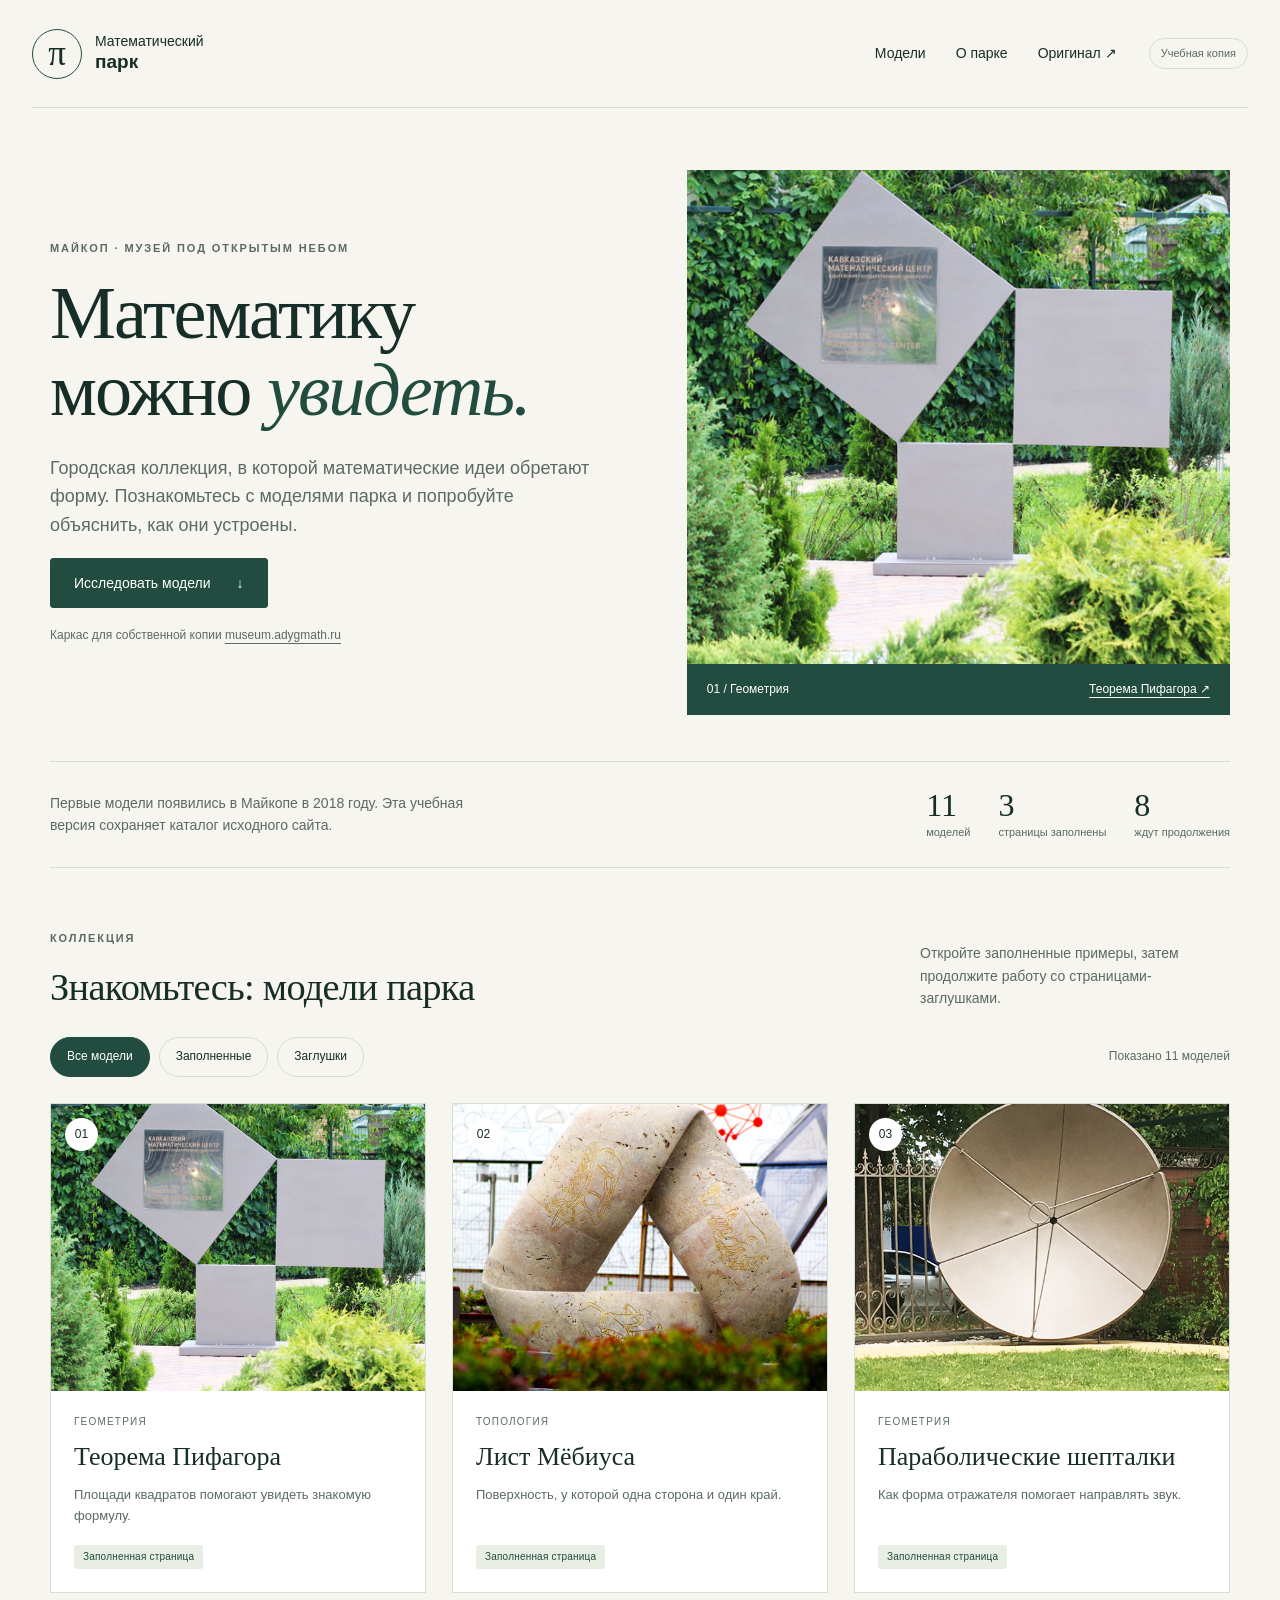
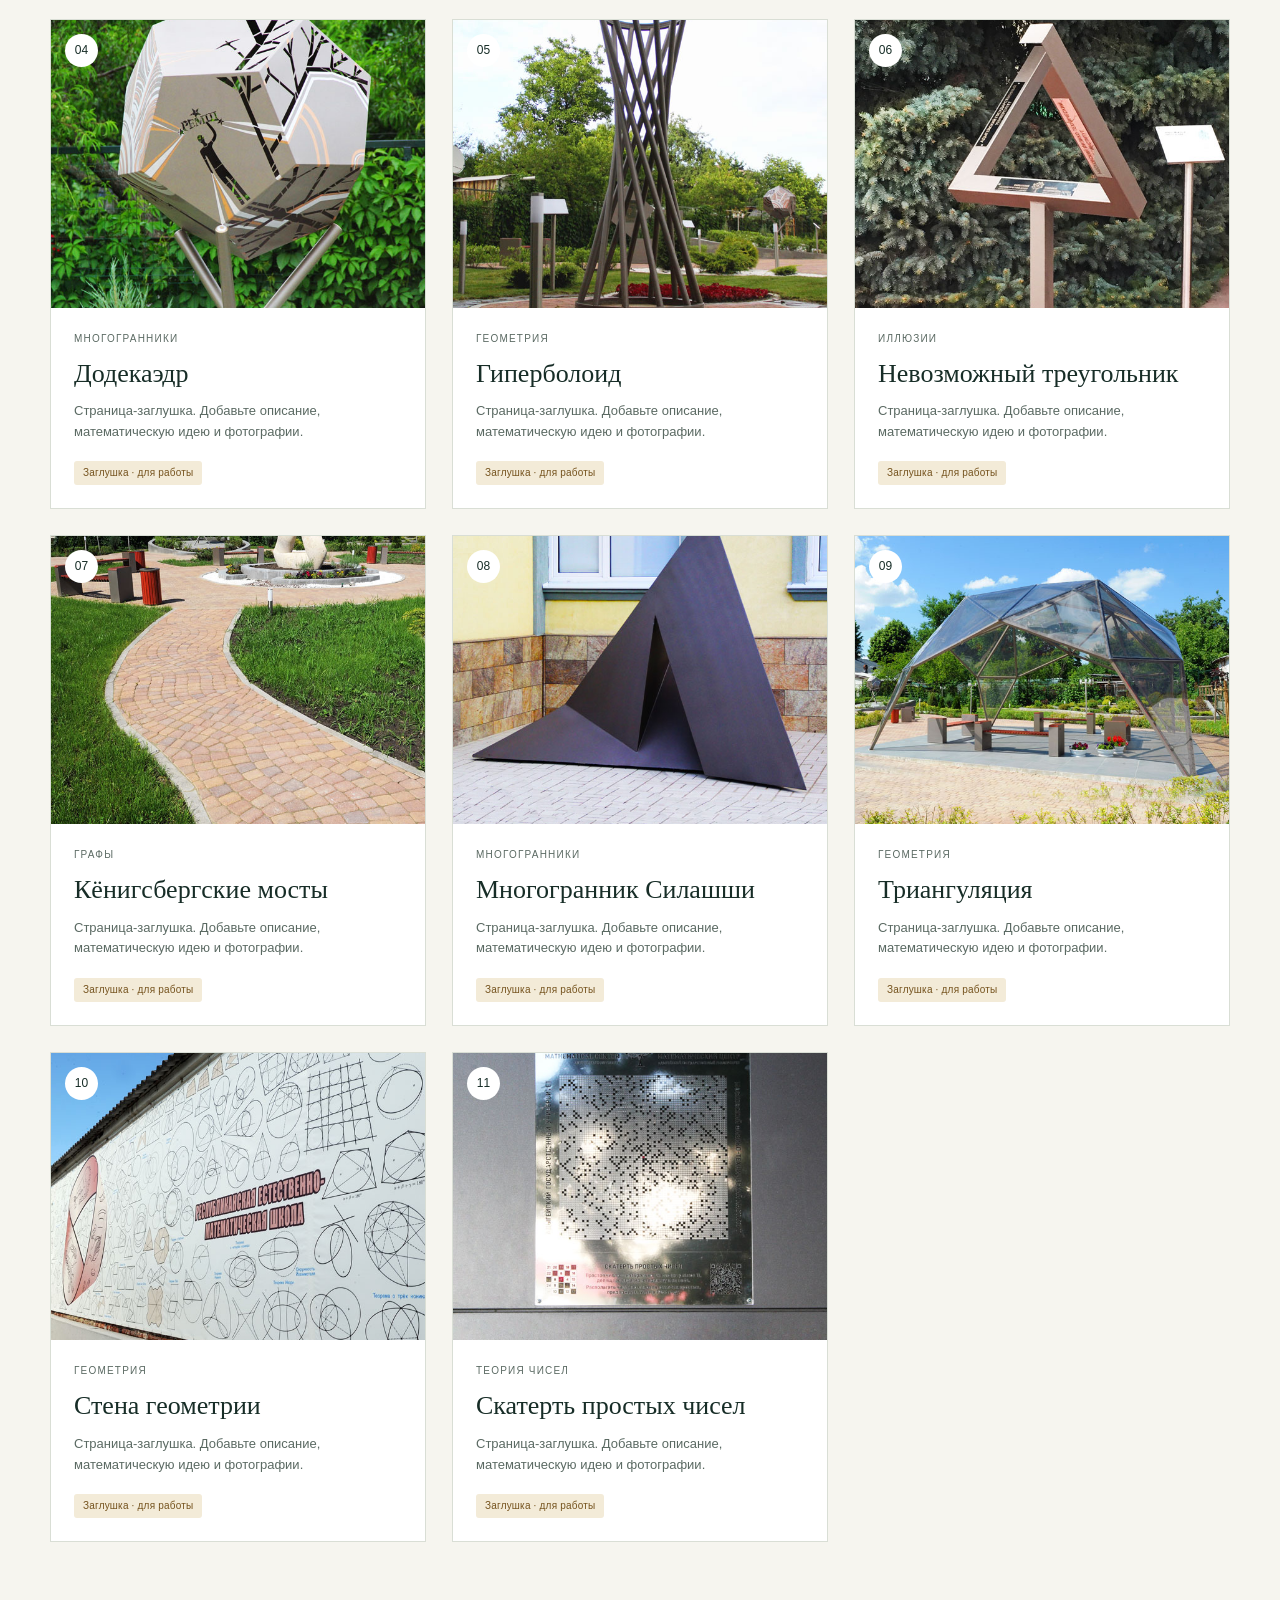
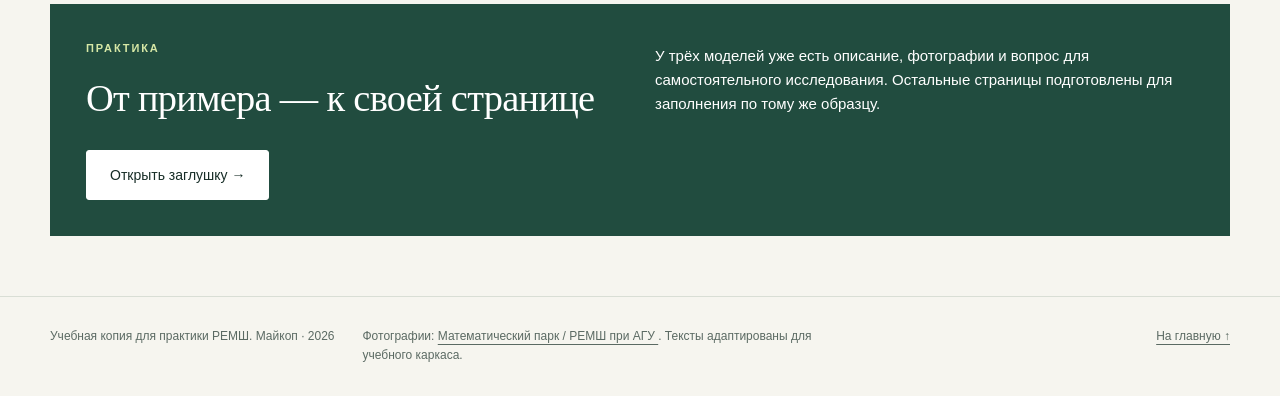
==== index.html @ 00085dde "Добавлен учебный каркас Математического парка" ====
<!DOCTYPE html>
<html lang="ru">
 <head>
  <meta charset="utf-8"/>
  <meta content="width=device-width, initial-scale=1" name="viewport"/>
  <meta content="Учебная копия сайта Математического парка: каталог моделей и страницы экспонатов." name="description"/>
  <title>
   Каталог моделей — Математический парк
  </title>
  <link href="assets/css/styles.css" rel="stylesheet"/>
  <script defer="" src="assets/js/main.js">
  </script>
 </head>
 <body>
  <a class="skip-link" href="#main">
   Перейти к содержанию
  </a>
  <header class="site-header">
   <a class="brand" href="index.html">
    <span aria-hidden="true" class="brand-symbol">
     π
    </span>
    <span>
     Математический
     <br/>
     <strong>
      парк
     </strong>
    </span>
   </a>
   <nav aria-label="Основное меню" class="top-nav">
    <a href="index.html#models">
     Модели
    </a>
    <a href="about.html">
     О парке
    </a>
    <a href="https://museum.adygmath.ru/ru/" rel="noopener" target="_blank">
     Оригинал ↗
    </a>
   </nav>
   <span class="study-label">
    Учебная копия
   </span>
  </header>
  <main id="main">
   <section class="hero section-wrap">
    <div class="hero-copy">
     <p class="eyebrow">
      Майкоп · музей под открытым небом
     </p>
     <h1>
      Математику
      <br/>
      можно
      <em>
       увидеть.
      </em>
     </h1>
     <p class="lead">
      Городская коллекция, в которой математические идеи обретают форму. Познакомьтесь с моделями парка и попробуйте объяснить, как они устроены.
     </p>
     <a class="button" href="#models">
      Исследовать модели
      <span aria-hidden="true">
       ↓
      </span>
     </a>
     <p class="hero-note">
      Каркас для собственной копии
      <a href="https://museum.adygmath.ru/ru/" rel="noopener" target="_blank">
       museum.adygmath.ru
      </a>
     </p>
    </div>
    <figure class="hero-photo">
     <img alt="Модель теоремы Пифагора в Математическом парке" src="assets/images/thumb-pythagorean-theorem.jpg"/>
     <figcaption>
      <span>
       01 / Геометрия
      </span>
      <a href="models/pythagorean-theorem.html">
       Теорема Пифагора ↗
      </a>
     </figcaption>
    </figure>
   </section>
   <section aria-label="О каталоге" class="intro-bar section-wrap">
    <p>
     Первые модели появились в Майкопе в 2018 году. Эта учебная версия сохраняет каталог исходного сайта.
    </p>
    <div class="catalog-numbers">
     <span>
      <strong>
       11
      </strong>
      моделей
     </span>
     <span>
      <strong>
       3
      </strong>
      страницы заполнены
     </span>
     <span>
      <strong>
       8
      </strong>
      ждут продолжения
     </span>
    </div>
   </section>
   <section class="section-wrap catalog-section" id="models">
    <div class="section-heading">
     <div>
      <p class="eyebrow">
       Коллекция
      </p>
      <h2>
       Знакомьтесь: модели парка
      </h2>
     </div>
     <p>
      Откройте заполненные примеры, затем продолжите работу со страницами-заглушками.
     </p>
    </div>
    <div aria-label="Фильтр страниц" class="filters" hidden="" id="catalog-filters">
     <button aria-pressed="true" data-filter="all" type="button">
      Все модели
     </button>
     <button aria-pressed="false" data-filter="ready" type="button">
      Заполненные
     </button>
     <button aria-pressed="false" data-filter="draft" type="button">
      Заглушки
     </button>
     <p aria-live="polite" id="filter-count">
      Показано 11 моделей
     </p>
    </div>
    <div class="model-grid">
     <article class="model-card" data-status="ready">
      <a class="card-link" href="models/pythagorean-theorem.html">
       <div class="card-photo">
        <img alt="Экспонат «Теорема Пифагора»" loading="lazy" src="assets/images/thumb-pythagorean-theorem.jpg"/>
        <span class="card-number">
         01
        </span>
       </div>
       <div class="card-body">
        <span class="topic">
         Геометрия
        </span>
        <h3>
         Теорема Пифагора
        </h3>
        <p>
         Площади квадратов помогают увидеть знакомую формулу.
        </p>
        <span class="status status-ready">
         Заполненная страница
        </span>
       </div>
      </a>
     </article>
     <article class="model-card" data-status="ready">
      <a class="card-link" href="models/mobius-strip.html">
       <div class="card-photo">
        <img alt="Экспонат «Лист Мёбиуса»" loading="lazy" src="assets/images/thumb-mobius-strip.jpg"/>
        <span class="card-number">
         02
        </span>
       </div>
       <div class="card-body">
        <span class="topic">
         Топология
        </span>
        <h3>
         Лист Мёбиуса
        </h3>
        <p>
         Поверхность, у которой одна сторона и один край.
        </p>
        <span class="status status-ready">
         Заполненная страница
        </span>
       </div>
      </a>
     </article>
     <article class="model-card" data-status="ready">
      <a class="card-link" href="models/parabolic-whisperers.html">
       <div class="card-photo">
        <img alt="Экспонат «Параболические шепталки»" loading="lazy" src="assets/images/thumb-parabolic-whisperers.jpg"/>
        <span class="card-number">
         03
        </span>
       </div>
       <div class="card-body">
        <span class="topic">
         Геометрия
        </span>
        <h3>
         Параболические шепталки
        </h3>
        <p>
         Как форма отражателя помогает направлять звук.
        </p>
        <span class="status status-ready">
         Заполненная страница
        </span>
       </div>
      </a>
     </article>
     <article class="model-card" data-status="draft">
      <a class="card-link" href="models/regular-dodecahedron.html">
       <div class="card-photo">
        <img alt="Экспонат «Додекаэдр»" loading="lazy" src="assets/images/thumb-regular-dodecahedron.jpg"/>
        <span class="card-number">
         04
        </span>
       </div>
       <div class="card-body">
        <span class="topic">
         Многогранники
        </span>
        <h3>
         Додекаэдр
        </h3>
        <p>
         Страница-заглушка. Добавьте описание, математическую идею и фотографии.
        </p>
        <span class="status status-draft">
         Заглушка · для работы
        </span>
       </div>
      </a>
     </article>
     <article class="model-card" data-status="draft">
      <a class="card-link" href="models/hyperboloid.html">
       <div class="card-photo">
        <img alt="Экспонат «Гиперболоид»" loading="lazy" src="assets/images/thumb-hyperboloid.jpg"/>
        <span class="card-number">
         05
        </span>
       </div>
       <div class="card-body">
        <span class="topic">
         Геометрия
        </span>
        <h3>
         Гиперболоид
        </h3>
        <p>
         Страница-заглушка. Добавьте описание, математическую идею и фотографии.
        </p>
        <span class="status status-draft">
         Заглушка · для работы
        </span>
       </div>
      </a>
     </article>
     <article class="model-card" data-status="draft">
      <a class="card-link" href="models/penrose-triangle.html">
       <div class="card-photo">
        <img alt="Экспонат «Невозможный треугольник»" loading="lazy" src="assets/images/thumb-penrose-triangle.jpg"/>
        <span class="card-number">
         06
        </span>
       </div>
       <div class="card-body">
        <span class="topic">
         Иллюзии
        </span>
        <h3>
         Невозможный треугольник
        </h3>
        <p>
         Страница-заглушка. Добавьте описание, математическую идею и фотографии.
        </p>
        <span class="status status-draft">
         Заглушка · для работы
        </span>
       </div>
      </a>
     </article>
     <article class="model-card" data-status="draft">
      <a class="card-link" href="models/seven-bridges-konigsberg-problem.html">
       <div class="card-photo">
        <img alt="Экспонат «Кёнигсбергские мосты»" loading="lazy" src="assets/images/thumb-seven-bridges-konigsberg-problem.jpg"/>
        <span class="card-number">
         07
        </span>
       </div>
       <div class="card-body">
        <span class="topic">
         Графы
        </span>
        <h3>
         Кёнигсбергские мосты
        </h3>
        <p>
         Страница-заглушка. Добавьте описание, математическую идею и фотографии.
        </p>
        <span class="status status-draft">
         Заглушка · для работы
        </span>
       </div>
      </a>
     </article>
     <article class="model-card" data-status="draft">
      <a class="card-link" href="models/szilassi-polyhedron.html">
       <div class="card-photo">
        <img alt="Экспонат «Многогранник Силашши»" loading="lazy" src="assets/images/thumb-szilassi-polyhedron.jpg"/>
        <span class="card-number">
         08
        </span>
       </div>
       <div class="card-body">
        <span class="topic">
         Многогранники
        </span>
        <h3>
         Многогранник Силашши
        </h3>
        <p>
         Страница-заглушка. Добавьте описание, математическую идею и фотографии.
        </p>
        <span class="status status-draft">
         Заглушка · для работы
        </span>
       </div>
      </a>
     </article>
     <article class="model-card" data-status="draft">
      <a class="card-link" href="models/triangulation.html">
       <div class="card-photo">
        <img alt="Экспонат «Триангуляция»" loading="lazy" src="assets/images/thumb-triangulation.jpg"/>
        <span class="card-number">
         09
        </span>
       </div>
       <div class="card-body">
        <span class="topic">
         Геометрия
        </span>
        <h3>
         Триангуляция
        </h3>
        <p>
         Страница-заглушка. Добавьте описание, математическую идею и фотографии.
        </p>
        <span class="status status-draft">
         Заглушка · для работы
        </span>
       </div>
      </a>
     </article>
     <article class="model-card" data-status="draft">
      <a class="card-link" href="models/geometry-wall.html">
       <div class="card-photo">
        <img alt="Экспонат «Стена геометрии»" loading="lazy" src="assets/images/thumb-geometry-wall.jpg"/>
        <span class="card-number">
         10
        </span>
       </div>
       <div class="card-body">
        <span class="topic">
         Геометрия
        </span>
        <h3>
         Стена геометрии
        </h3>
        <p>
         Страница-заглушка. Добавьте описание, математическую идею и фотографии.
        </p>
        <span class="status status-draft">
         Заглушка · для работы
        </span>
       </div>
      </a>
     </article>
     <article class="model-card" data-status="draft">
      <a class="card-link" href="models/prime-numbers-sheet.html">
       <div class="card-photo">
        <img alt="Экспонат «Скатерть простых чисел»" loading="lazy" src="assets/images/thumb-prime-numbers-sheet.jpg"/>
        <span class="card-number">
         11
        </span>
       </div>
       <div class="card-body">
        <span class="topic">
         Теория чисел
        </span>
        <h3>
         Скатерть простых чисел
        </h3>
        <p>
         Страница-заглушка. Добавьте описание, математическую идею и фотографии.
        </p>
        <span class="status status-draft">
         Заглушка · для работы
        </span>
       </div>
      </a>
     </article>
    </div>
   </section>
   <section class="visit-block section-wrap">
    <div>
     <p class="eyebrow">
      Практика
     </p>
     <h2>
      От примера — к своей странице
     </h2>
    </div>
    <p>
     У трёх моделей уже есть описание, фотографии и вопрос для самостоятельного исследования. Остальные страницы подготовлены для заполнения по тому же образцу.
    </p>
    <a class="button button-light" href="models/regular-dodecahedron.html">
     Открыть заглушку →
    </a>
   </section>
  </main>
  <footer class="site-footer">
   <p>
    Учебная копия для практики РЕМШ. Майкоп · 2026
   </p>
   <p>
    Фотографии:
    <a href="https://museum.adygmath.ru/ru/" rel="noopener" target="_blank">
     Математический парк / РЕМШ при АГУ
    </a>
    . Тексты адаптированы для учебного каркаса.
   </p>
   <a href="index.html">
    На главную ↑
   </a>
  </footer>
 </body>
</html>
---- assets/css/styles.css ----
/* Общие стили. Начните знакомство с цветов и блока .model-card. */
:root { --paper:#f6f5ef; --white:#fff; --ink:#172d27; --green:#214c3f; --muted:#5b6a63; --line:#d9ded5; --soft:#e8eee4; --accent:#d7e8a6; }
.instruction-page { max-width:900px; padding-block:50px; }
.instruction-page h1 { font-size:45px; }
.instruction-page h2 { font-size:29px; margin-top:44px; }
.instruction-step { margin-bottom:12px; padding-left:32px; position:relative; }
.step-number { position:absolute; left:0; color:var(--green); }
.instruction-page pre { padding:16px; background:var(--soft); white-space:pre-wrap; overflow-wrap:anywhere; }
.instruction-page table { width:100%; border-collapse:collapse; font-size:14px; }
.instruction-page td { padding:12px; border:1px solid var(--line); overflow-wrap:anywhere; }
.instruction-page p { overflow-wrap:anywhere; }
* { box-sizing:border-box; }
html { scroll-behavior:smooth; }
body { margin:0; background:var(--paper); color:var(--ink); font-family:Arial,Helvetica,sans-serif; line-height:1.6; }
a { color:inherit; text-underline-offset:4px; }
button { font:inherit; cursor:pointer; }
img { display:block; max-width:100%; }
[hidden] { display:none !important; }
:focus-visible { outline:3px solid #b4751c; outline-offset:5px; }
.skip-link { position:fixed; left:16px; top:-80px; z-index:20; padding:12px 18px; background:var(--white); }
.skip-link:focus { top:16px; }
.section-wrap { width:min(1180px,calc(100% - 64px)); margin-inline:auto; }
.site-header { width:min(1340px,calc(100% - 64px)); margin-inline:auto; min-height:108px; display:flex; align-items:center; gap:32px; border-bottom:1px solid var(--line); }
.brand { display:flex; align-items:center; gap:13px; text-decoration:none; font-size:14px; line-height:1.25; }
.brand strong { font-size:19px; }
.brand-symbol { display:grid; place-items:center; width:50px; height:50px; border:1px solid var(--green); border-radius:50%; font:35px Georgia,serif; }
.top-nav { display:flex; flex-wrap:wrap; gap:30px; margin-left:auto; font-size:14px; }
.top-nav a { text-decoration:none; }
.top-nav a:hover { text-decoration:underline; }
.study-label { border:1px solid var(--line); padding:6px 11px; border-radius:30px; font-size:11px; white-space:nowrap; color:var(--muted); }
.hero { padding-block:62px 46px; display:grid; grid-template-columns:1.08fr 1fr; gap:50px; align-items:center; }
.eyebrow { margin:0 0 18px; color:var(--muted); font-size:11px; font-weight:bold; letter-spacing:1.9px; text-transform:uppercase; }
h1,h2,h3,p,figure { margin-top:0; }
h1,h2,h3 { overflow-wrap:anywhere; }
h1 { font:clamp(42px,5.8vw,78px)/1.04 Georgia,'Times New Roman',serif; letter-spacing:-2px; margin-bottom:24px; }
h1 em { font-weight:normal; color:var(--green); }
h2 { font:clamp(29px,3vw,42px)/1.15 Georgia,'Times New Roman',serif; letter-spacing:-.7px; }
h3 { font:26px/1.18 Georgia,'Times New Roman',serif; margin-bottom:12px; }
.lead { font-size:18px; color:var(--muted); max-width:540px; }
.button { display:inline-flex; align-items:center; justify-content:space-between; gap:26px; padding:13px 23px; color:white; border:1px solid var(--green); background:var(--green); text-decoration:none; border-radius:3px; font-size:14px; }
.button:hover { background:#14392e; }
.button-light { background:var(--white); color:var(--ink); border-color:var(--white); }
.button-light:hover { color:white; }
.button-small { padding:7px 12px; font-size:13px; }
.hero-note { margin:18px 0 0; color:var(--muted); font-size:12px; }
.hero-photo { margin:0; background:#e2e7dc; }
.hero-photo img { width:100%; aspect-ratio:1.1; object-fit:cover; }
.hero-photo figcaption { display:flex; flex-wrap:wrap; gap:12px; justify-content:space-between; padding:16px 20px; background:var(--green); color:white; font-size:12px; }
.intro-bar { padding:25px 0; border-block:1px solid var(--line); display:flex; justify-content:space-between; gap:36px; align-items:center; }
.intro-bar>p { max-width:440px; margin:0; font-size:14px; color:var(--muted); }
.catalog-numbers { display:flex; gap:28px; font-size:11px; color:var(--muted); }
.catalog-numbers strong { display:block; font:32px Georgia,serif; color:var(--ink); }
.catalog-section { padding-block:62px; }
.section-heading { display:flex; justify-content:space-between; gap:30px; align-items:end; margin-bottom:28px; }
.section-heading h2 { margin-bottom:0; }
.section-heading>p { max-width:310px; font-size:14px; color:var(--muted); margin:0; }
.filters { display:flex; flex-wrap:wrap; align-items:center; gap:9px; margin-bottom:26px; }
.filters button { padding:9px 16px; border:1px solid var(--line); background:transparent; color:var(--ink); font-size:12px; border-radius:24px; }
.filters button[aria-pressed="true"] { background:var(--green); color:white; border-color:var(--green); }
.filters p { margin:0 0 0 auto; font-size:12px; color:var(--muted); }
.model-grid { display:grid; grid-template-columns:repeat(3,minmax(0,1fr)); gap:26px; }
.model-card { background:var(--white); border:1px solid var(--line); }
.card-link { display:block; height:100%; text-decoration:none; }
.card-photo { position:relative; overflow:hidden; }
.card-photo img { width:100%; aspect-ratio:1.3; object-fit:cover; transition:transform .25s; }
.card-link:hover .card-photo img { transform:scale(1.035); }
.card-number { position:absolute; left:14px; top:14px; display:grid; place-items:center; width:33px; height:33px; border-radius:50%; background:var(--white); font-size:12px; }
.card-body { padding:23px; }
.topic { font-size:10px; text-transform:uppercase; letter-spacing:1.2px; color:var(--muted); display:block; margin-bottom:12px; }
.card-body p { font-size:13px; color:var(--muted); min-height:44px; }
.status { display:inline-block; padding:4px 9px; font-size:10px; border-radius:3px; letter-spacing:.2px; }
.status-ready { background:var(--soft); color:var(--green); }
.status-draft { background:#f3ebd8; color:#75531e; }
.visit-block { display:grid; grid-template-columns:1fr 1fr; gap:30px; background:var(--green); color:white; padding:36px; margin-bottom:60px; }
.visit-block .eyebrow { color:var(--accent); }
.visit-block h2 { margin:0; }
.visit-block>p { font-size:15px; margin:0; align-self:center; }
.visit-block .button { justify-self:start; }
.site-footer { padding:30px max(32px,calc((100% - 1180px)/2)); border-top:1px solid var(--line); color:var(--muted); font-size:12px; display:flex; flex-wrap:wrap; gap:12px 28px; }
.site-footer p { margin:0; }
.site-footer p:nth-child(2) { max-width:490px; }
.site-footer>a { margin-left:auto; }
.model-layout { display:grid; grid-template-columns:220px minmax(0,1fr); gap:60px; padding-block:40px 65px; }
.model-navigation { position:sticky; top:24px; }
.model-navigation summary { font-size:12px; text-transform:uppercase; letter-spacing:1.2px; cursor:pointer; padding-bottom:18px; border-bottom:1px solid var(--line); }
.model-navigation nav { display:flex; flex-direction:column; }
.model-navigation a { text-decoration:none; font-size:12px; padding:11px 0; display:flex; gap:10px; border-bottom:1px solid var(--line); }
.model-navigation a span { color:var(--muted); font-size:10px; min-width:18px; padding-top:2px; }
.model-navigation a[aria-current="page"] { color:var(--green); font-weight:bold; }
.breadcrumbs { display:flex; flex-wrap:wrap; gap:10px; font-size:11px; color:var(--muted); margin-bottom:32px; }
.model-heading h1 { font-size:clamp(36px,5vw,62px); }
.model-heading { margin-bottom:28px; }
.model-cover { margin:0 0 38px; }
.model-cover img { width:100%; max-height:540px; object-fit:cover; background:var(--soft); }
.model-cover figcaption { padding-top:8px; font-size:11px; color:var(--muted); }
.content-section { margin-block:36px; }
.content-section h2,.experiment h2,.source-block h2 { font-size:30px; }
.model-article p,.model-article li { font-size:16px; }
.formula { padding:28px; background:var(--soft); text-align:center; font:36px Georgia,serif !important; }
.experiment { border-left:3px solid var(--green); padding:25px 28px; background:var(--white); }
.experiment details { border-top:1px solid var(--line); padding-top:12px; }
.experiment summary { cursor:pointer; font-size:14px; font-weight:bold; }
.experiment details p { margin:12px 0 0; }
.gallery { display:grid; grid-template-columns:1fr 1fr; gap:16px; }
.gallery img { width:100%; aspect-ratio:1.35; object-fit:cover; }
.gallery-help,.photo-credit { font-size:12px !important; color:var(--muted); }
.photo-credit { margin-top:12px; }
.source-block { border-block:1px solid var(--line); padding-block:25px; margin-top:38px; }
.source-block p { font-size:13px; }
.source-block p:last-child { margin-bottom:0; color:var(--muted); }
.page-turner { display:flex; flex-wrap:wrap; justify-content:space-between; gap:15px; padding-top:24px; font-size:13px; }
.placeholder-notice { padding:26px; background:#f3ebd8; }
.placeholder-notice h2 { margin-top:15px; font-size:30px; }
.placeholder-notice p { margin-bottom:0; }
.todo-list li { margin-bottom:13px; }
.about-page { max-width:1000px; padding-block:65px; }
.about-page h1 { font-size:clamp(40px,5.5vw,68px); }
.about-columns { display:grid; grid-template-columns:1fr 1fr; gap:40px; padding-block:35px; }
.about-columns h2 { font-size:30px; }
.text-link { font-size:14px; font-weight:bold; }
.photo-dialog { width:min(900px,92vw); border:0; padding:20px; background:var(--paper); color:var(--ink); }
.photo-dialog::backdrop { background:rgba(7,23,17,.8); }
.dialog-top { display:flex; justify-content:space-between; gap:20px; align-items:center; margin-bottom:15px; }
.dialog-top p { margin:0; }
.photo-dialog img { margin:auto; max-height:75vh; object-fit:contain; }
@media (max-width:1000px) {
 .model-grid { grid-template-columns:repeat(2,minmax(0,1fr)); }
 .hero { gap:28px; }
 .catalog-numbers { gap:15px; }
 .model-layout { grid-template-columns:190px minmax(0,1fr); gap:30px; }
}
@media (max-width:760px) {
 .section-wrap,.site-header { width:calc(100% - 32px); }
 .site-header { gap:16px; flex-wrap:wrap; padding-block:18px; min-height:90px; }
 .top-nav { margin:0 0 0 auto; gap:14px; font-size:12px; }
 .study-label { display:none; }
 .brand-symbol { width:36px; height:36px; font-size:26px; }
 .brand { font-size:11px; gap:8px; }
 .brand strong { font-size:16px; }
 .hero { grid-template-columns:1fr; padding-block:35px; }
 h1 { font-size:49px; letter-spacing:-1.5px; }
 .hero-photo img { aspect-ratio:1.4; }
 .intro-bar { flex-direction:column; align-items:start; gap:20px; }
 .catalog-numbers { width:100%; justify-content:space-between; }
 .section-heading { flex-direction:column; align-items:start; }
 .section-heading>p { max-width:none; }
 .catalog-section { padding-block:38px; }
 .filters p { width:100%; margin:5px 0 0; }
 .model-grid { gap:16px; }
 .card-body { padding:17px; }
 h3 { font-size:23px; }
 .visit-block { grid-template-columns:1fr; padding:25px; }
 .site-footer { padding:25px 16px; flex-direction:column; }
 .site-footer>a { margin:0; }
 .model-layout { grid-template-columns:1fr; padding-top:24px; gap:24px; }
 .model-navigation { position:static; }
 .model-heading h1 { font-size:40px; }
 .experiment { padding:20px; }
 .about-columns { grid-template-columns:1fr; gap:20px; }
 .dialog-top p { font-size:12px; }
}
@media (max-width:460px) {
 .model-grid { grid-template-columns:1fr; }
 .gallery { grid-template-columns:1fr; }
 .top-nav { gap:12px; }
 .top-nav a:last-child { display:none; }
 h1 { font-size:43px; }
}
@media (prefers-reduced-motion:reduce) { html { scroll-behavior:auto; } .card-photo img { transition:none; } }
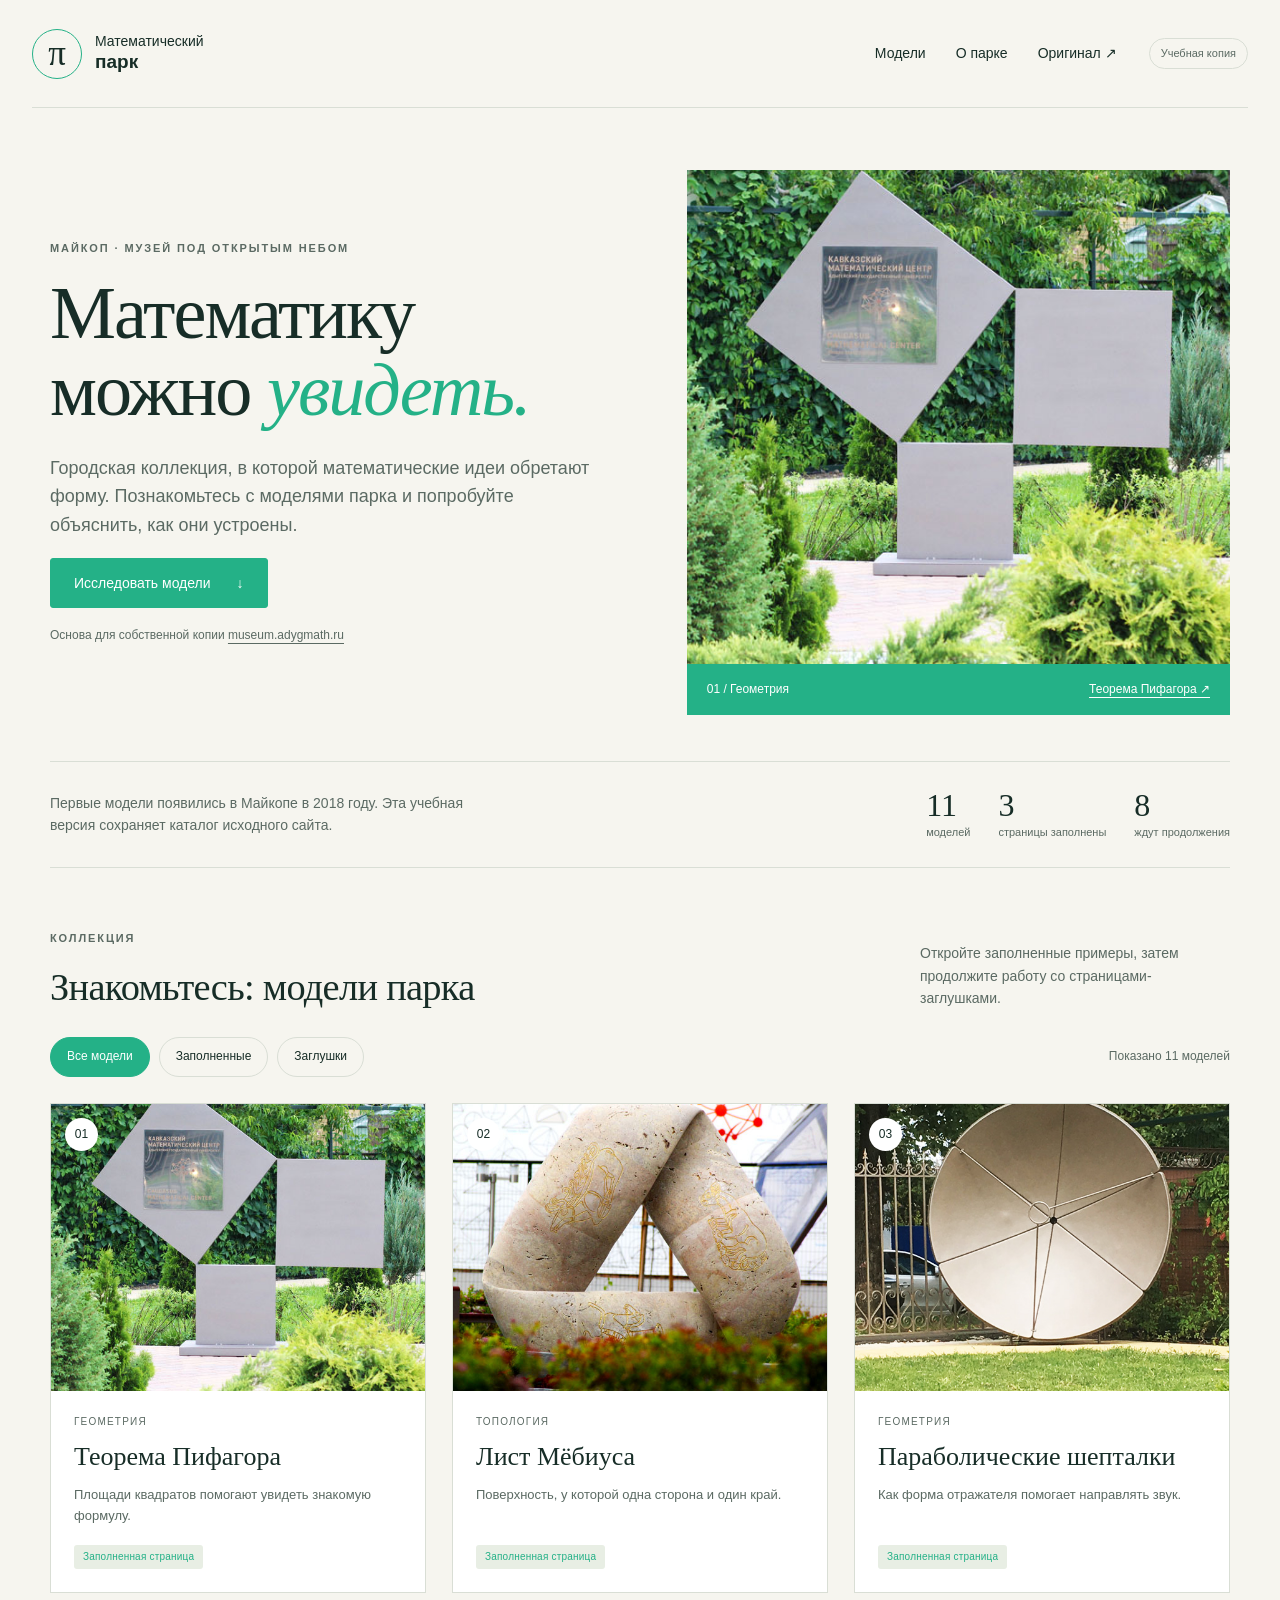
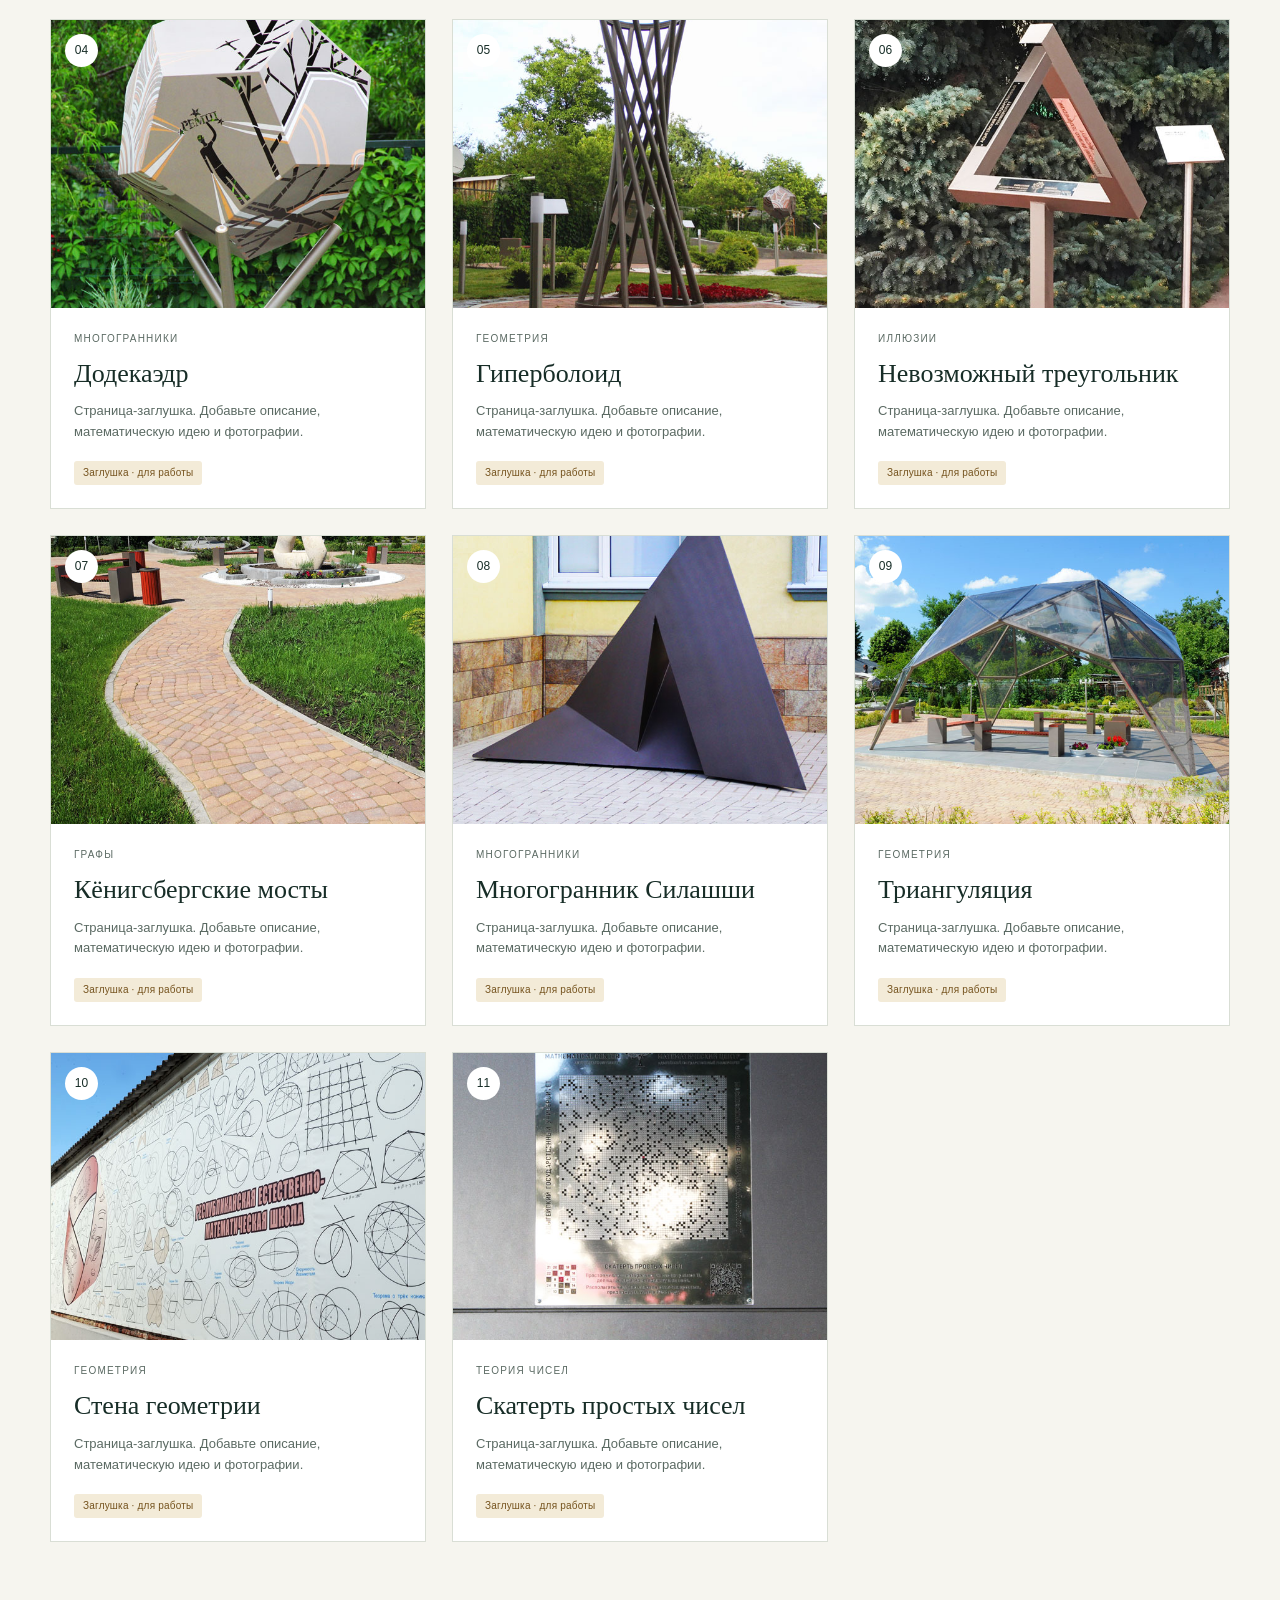
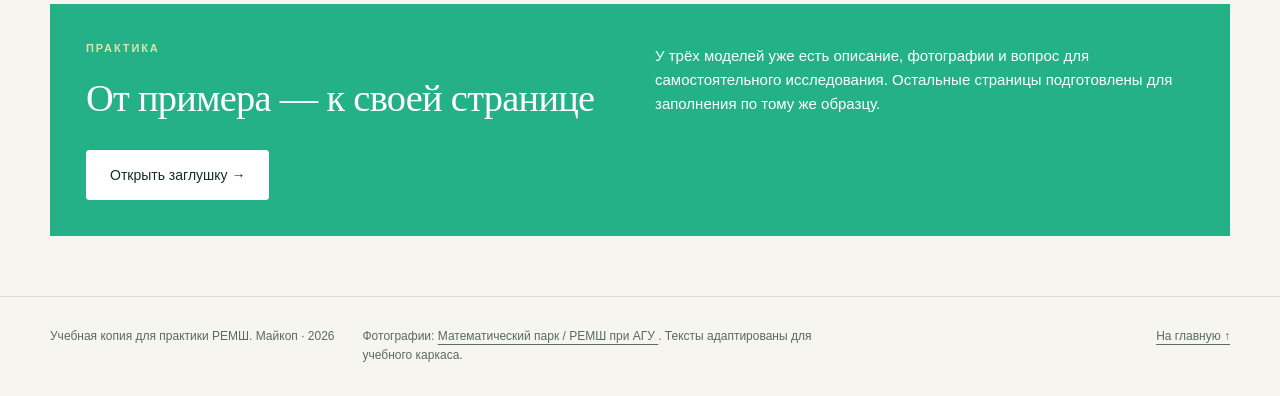
==== commit 7cc3e1b7: "Изменения Было изменено одно слово в предложении и один цвет в оформлении" ====
--- a/index.html
+++ b/index.html
@@ -67,7 +67,7 @@
       </span>
      </a>
      <p class="hero-note">
-      Каркас для собственной копии
+      Основа для собственной копии
       <a href="https://museum.adygmath.ru/ru/" rel="noopener" target="_blank">
        museum.adygmath.ru
       </a>
--- a/assets/css/styles.css
+++ b/assets/css/styles.css
@@ -1,5 +1,5 @@
 /* Общие стили. Начните знакомство с цветов и блока .model-card. */
-:root { --paper:#f6f5ef; --white:#fff; --ink:#172d27; --green:#214c3f; --muted:#5b6a63; --line:#d9ded5; --soft:#e8eee4; --accent:#d7e8a6; }
+:root { --paper:#f6f5ef; --white:#fff; --ink:#172d27; --green:#24b187; --muted:#5b6a63; --line:#d9ded5; --soft:#e8eee4; --accent:#d7e8a6; }
 .instruction-page { max-width:900px; padding-block:50px; }
 .instruction-page h1 { font-size:45px; }
 .instruction-page h2 { font-size:29px; margin-top:44px; }
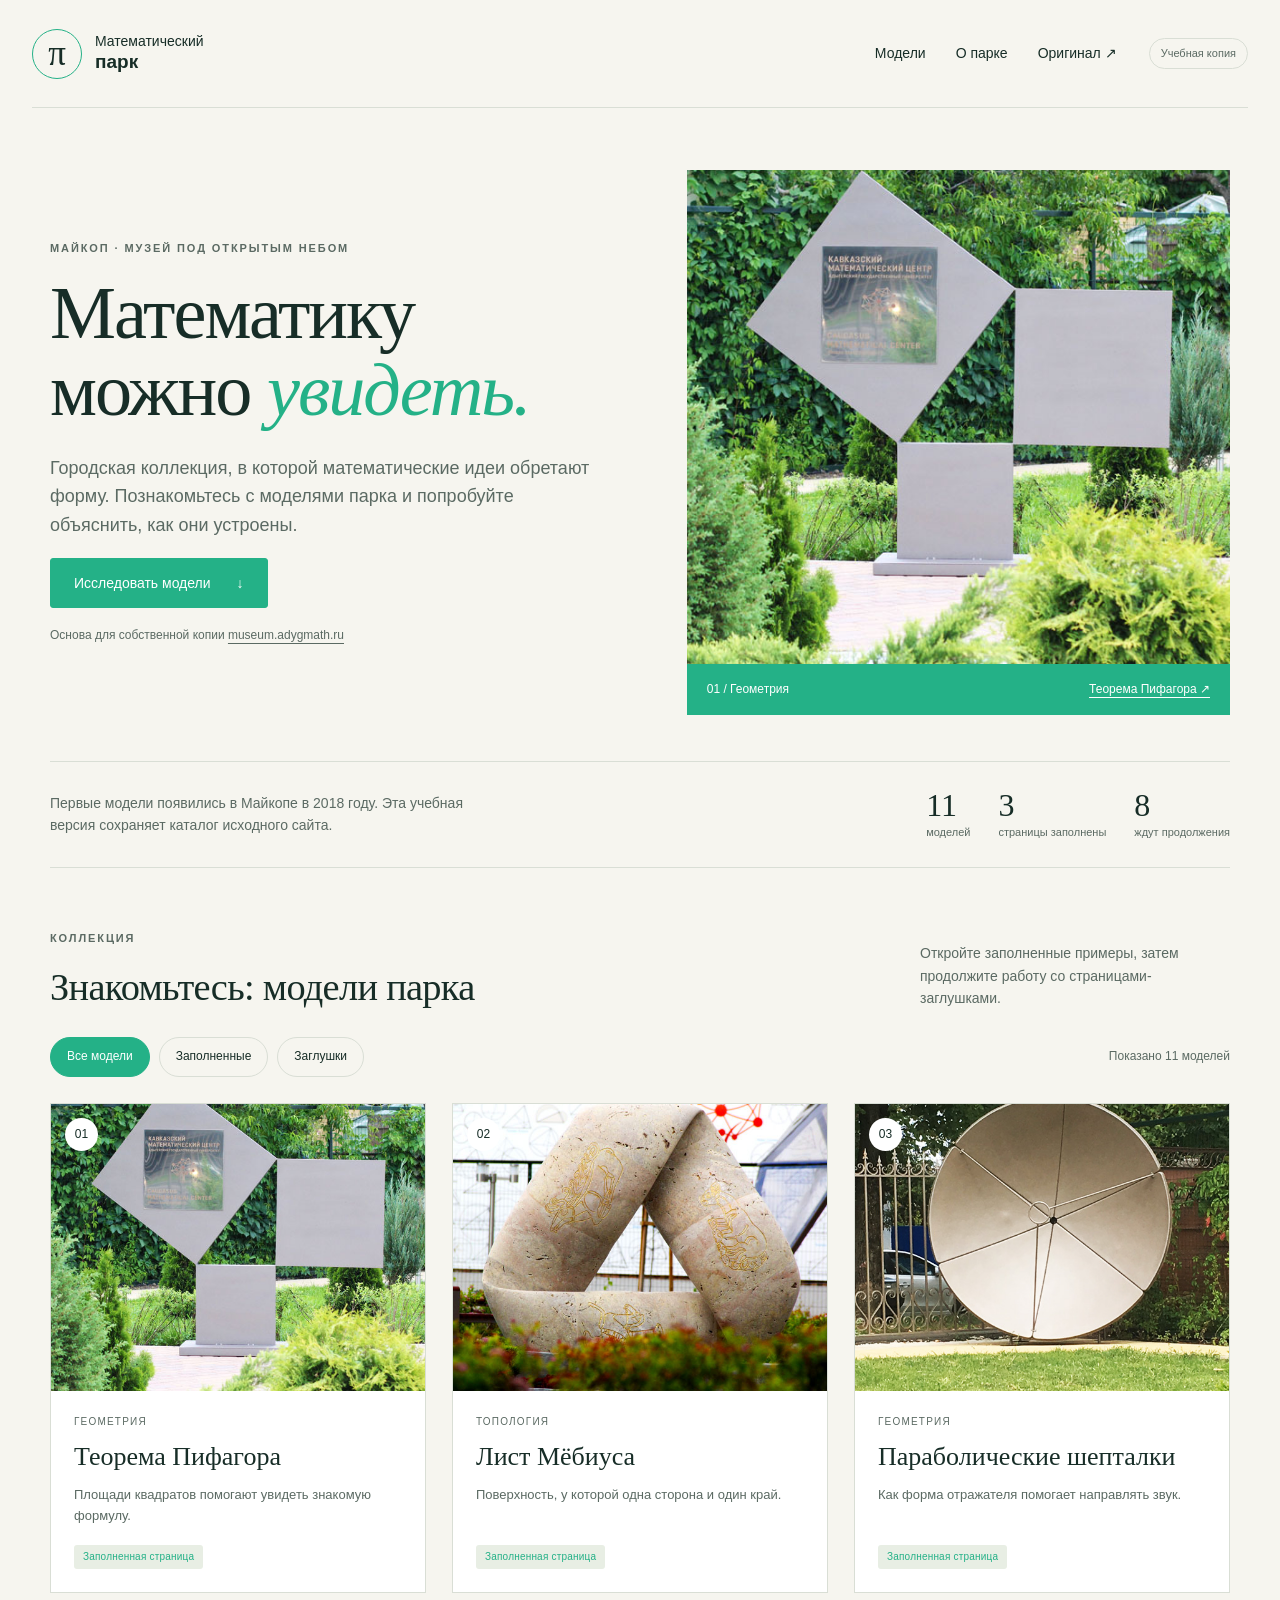
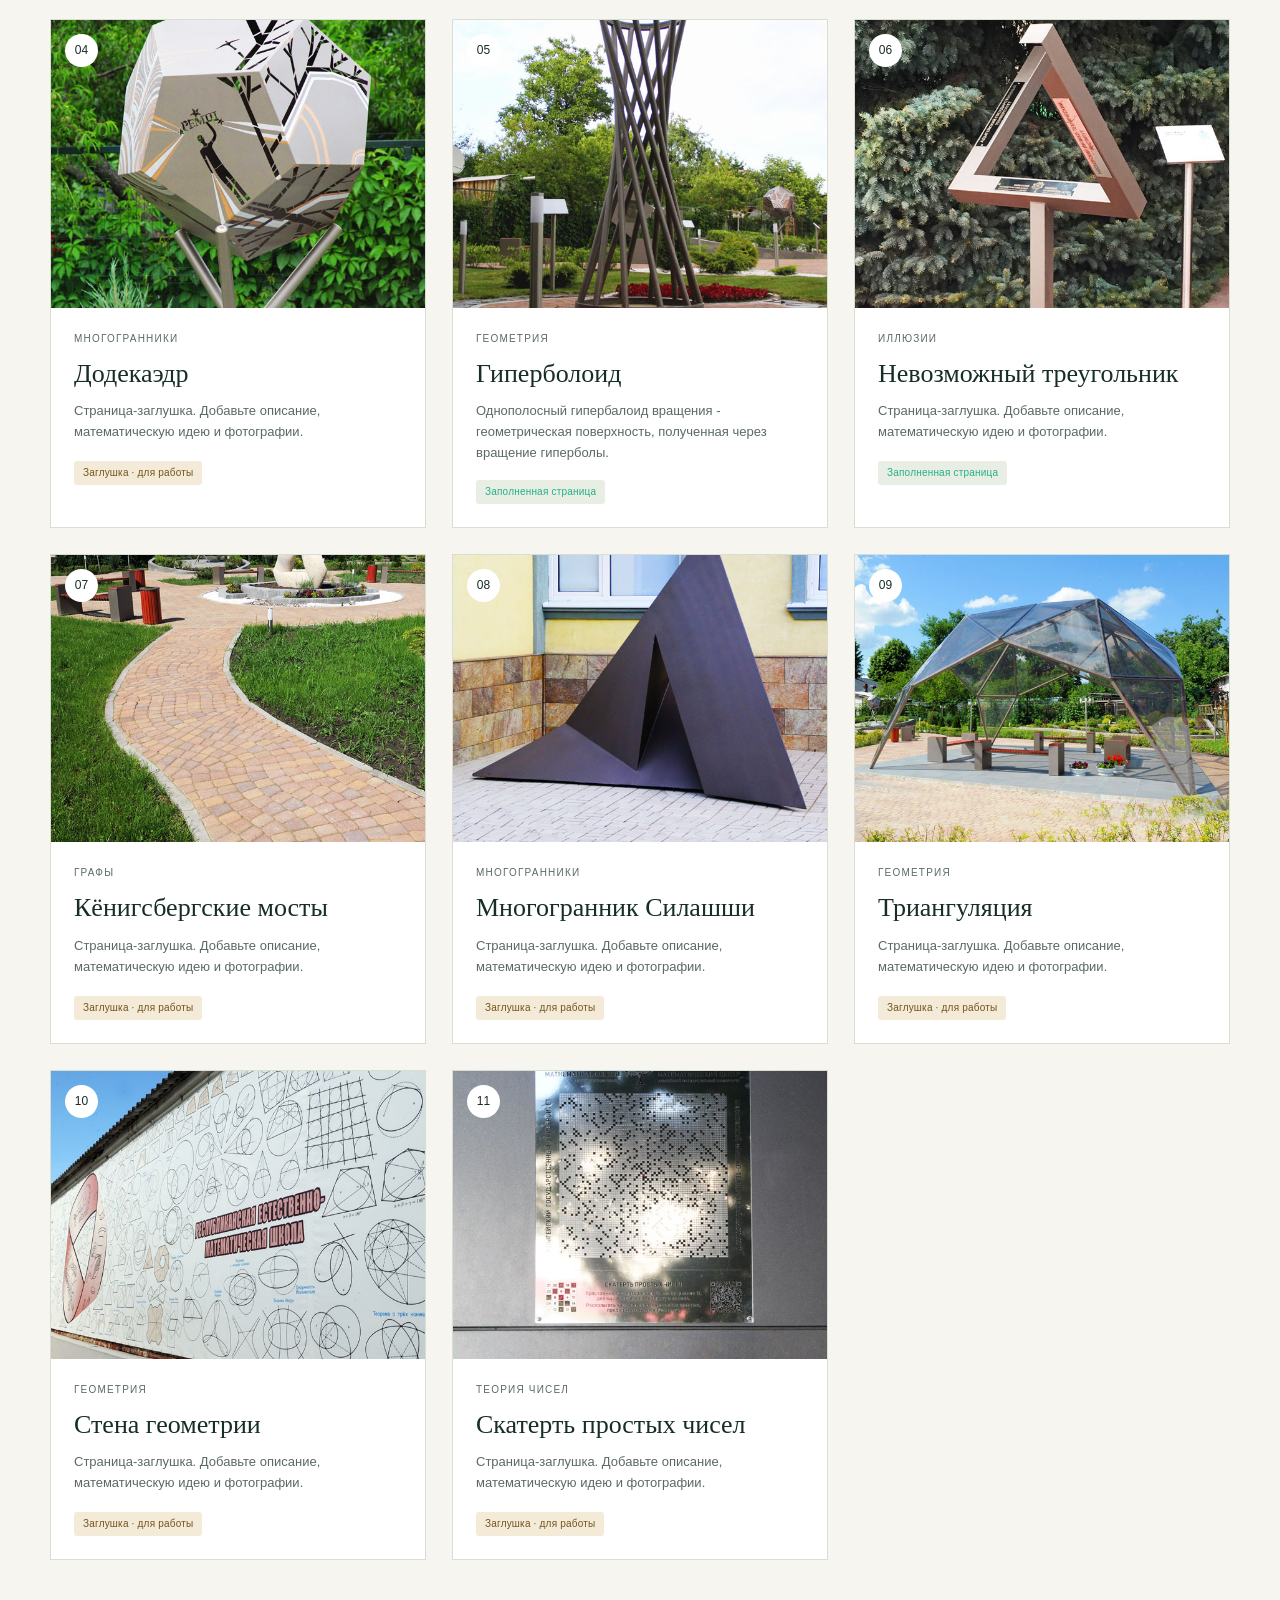
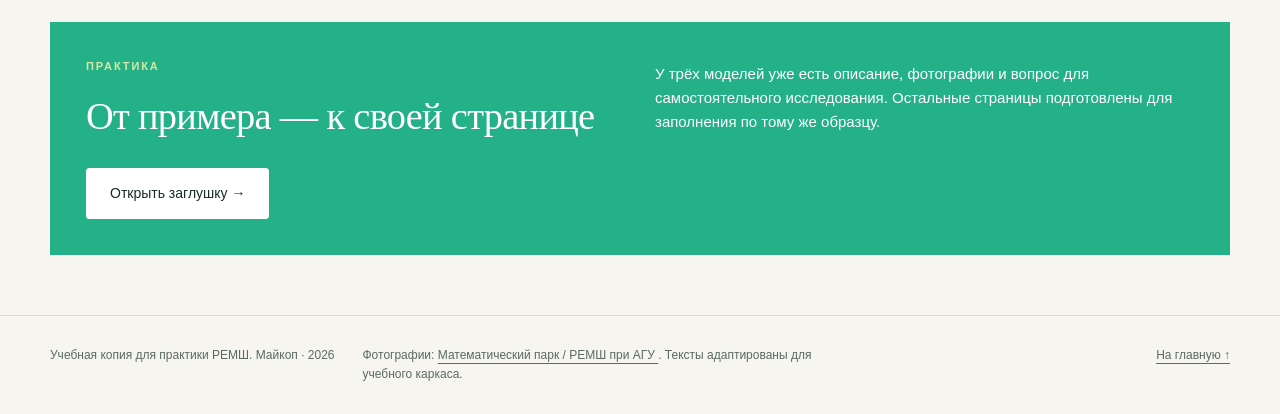
==== commit cdeb0ac3: "Сделана страница с гиперболоидом, изменения в невозможном треугольнике и файле index" ====
--- a/index.html
+++ b/index.html
@@ -235,7 +235,7 @@
        </div>
       </a>
      </article>
-     <article class="model-card" data-status="draft">
+     <article class="model-card" data-status="ready">
       <a class="card-link" href="models/hyperboloid.html">
        <div class="card-photo">
         <img alt="Экспонат «Гиперболоид»" loading="lazy" src="assets/images/thumb-hyperboloid.jpg"/>
@@ -251,15 +251,15 @@
          Гиперболоид
         </h3>
         <p>
-         Страница-заглушка. Добавьте описание, математическую идею и фотографии.
-        </p>
-        <span class="status status-draft">
-         Заглушка · для работы
-        </span>
-       </div>
-      </a>
-     </article>
-     <article class="model-card" data-status="draft">
+         Однополосный гипербалоид вращения - геометрическая поверхность, полученная через вращение гиперболы.
+        </p>
+        <span class="status status-ready">
+         Заполненная страница
+        </span>
+       </div>
+      </a>
+     </article>
+     <article class="model-card" data-status="ready">
       <a class="card-link" href="models/penrose-triangle.html">
        <div class="card-photo">
         <img alt="Экспонат «Невозможный треугольник»" loading="lazy" src="assets/images/thumb-penrose-triangle.jpg"/>
@@ -277,8 +277,8 @@
         <p>
          Страница-заглушка. Добавьте описание, математическую идею и фотографии.
         </p>
-        <span class="status status-draft">
-         Заглушка · для работы
+        <span class="status status-ready">
+         Заполненная страница
         </span>
        </div>
       </a>
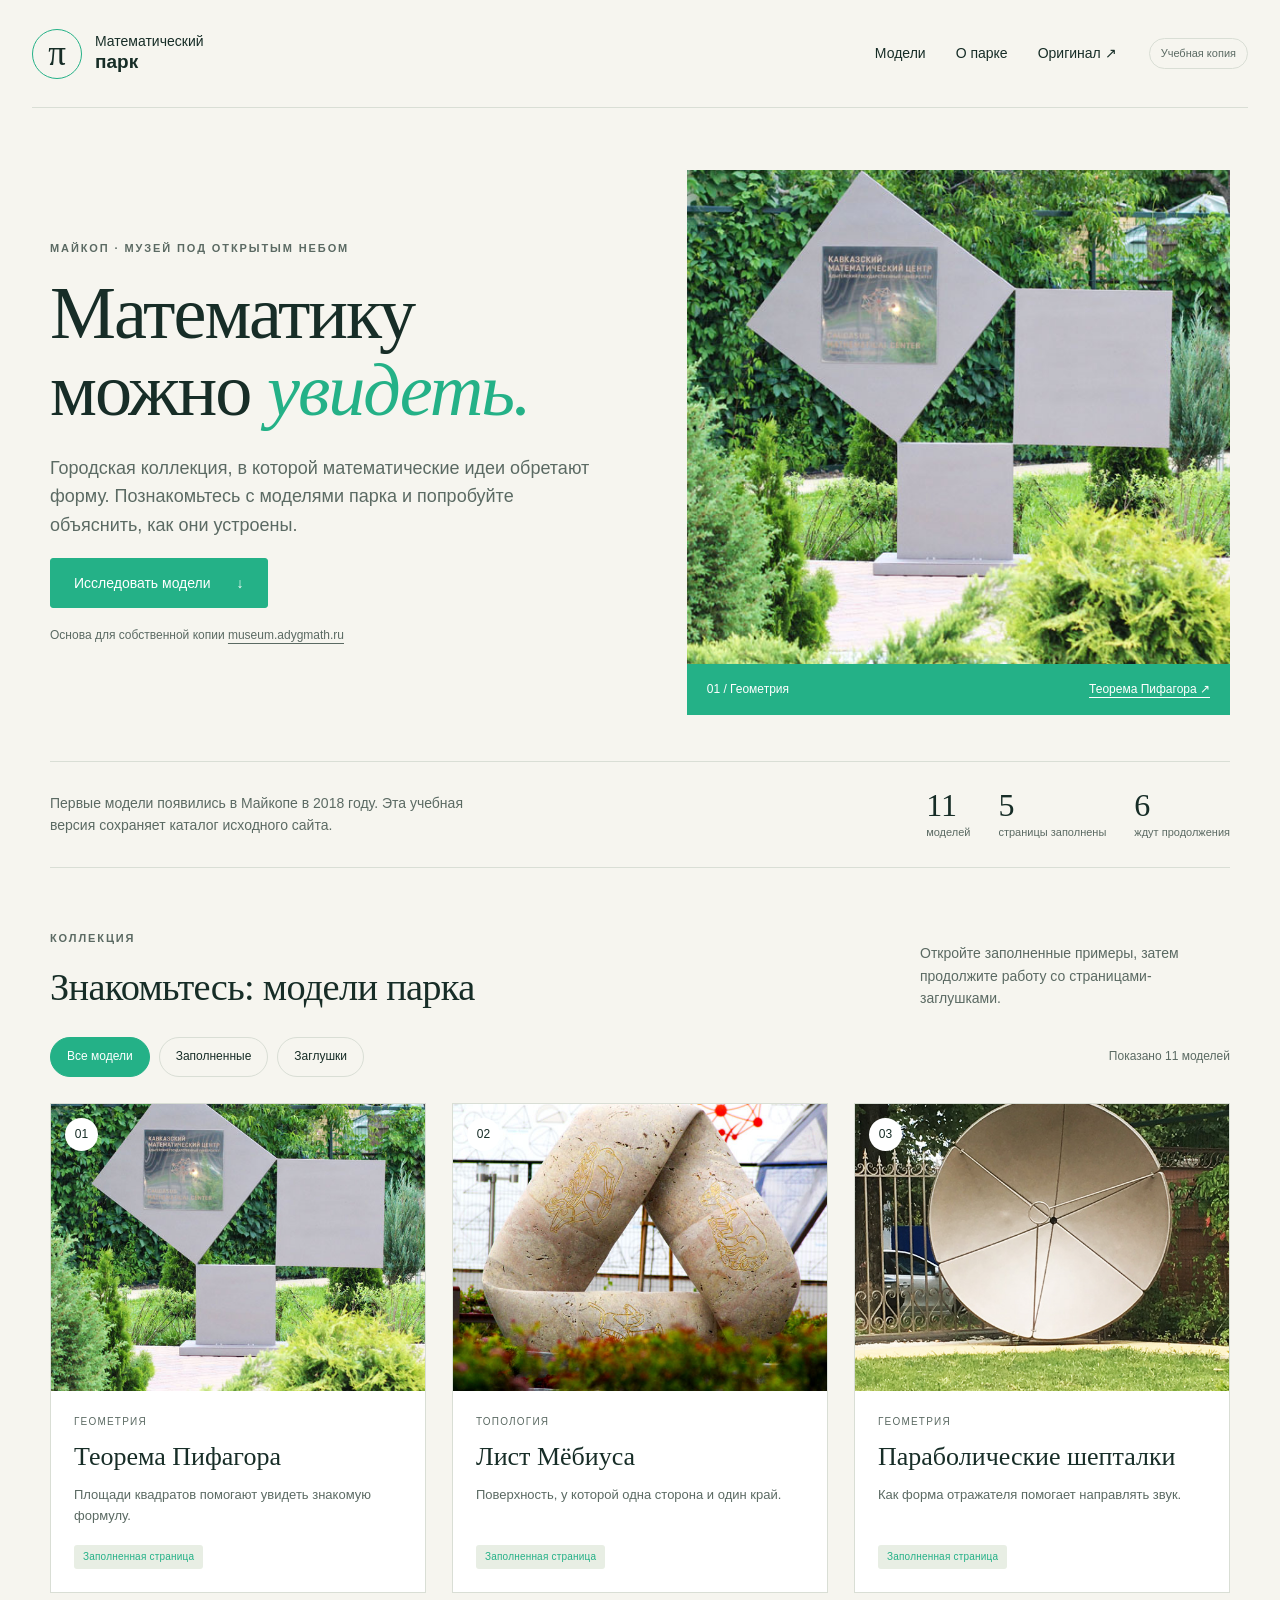
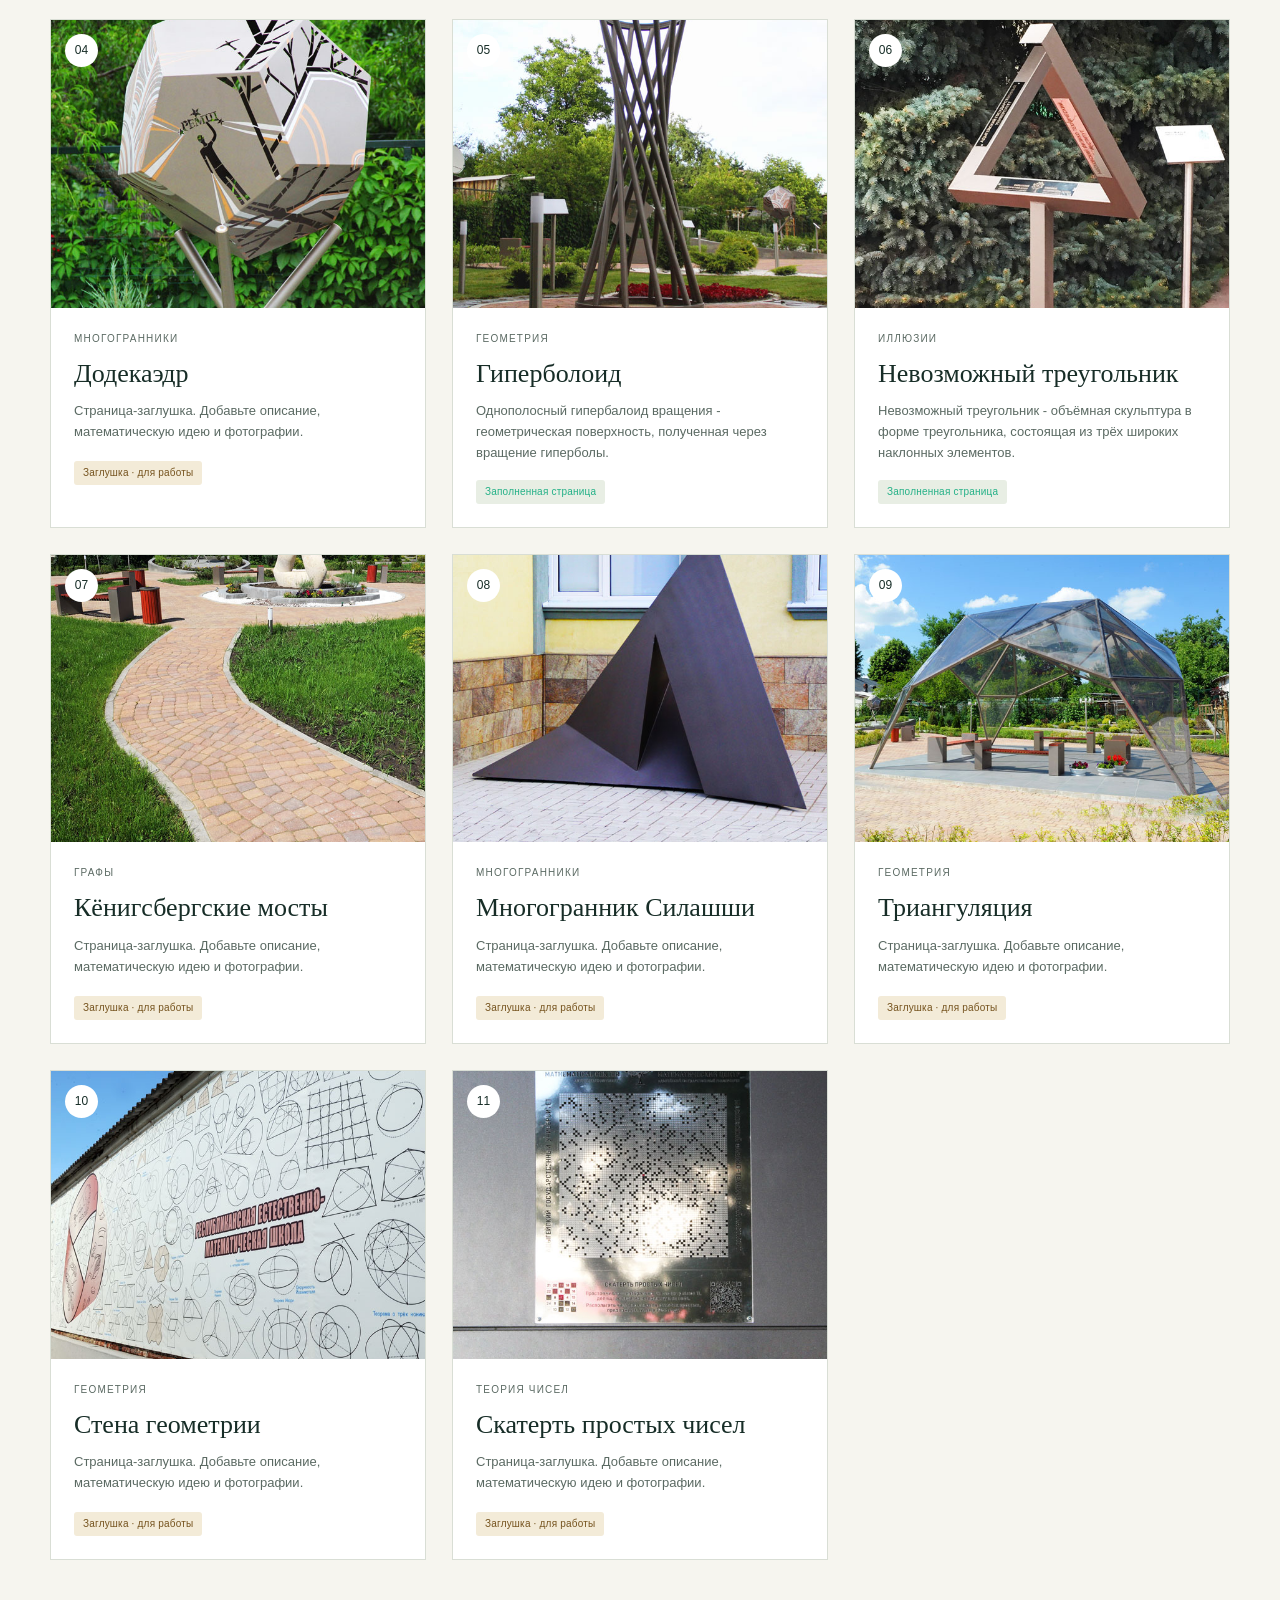
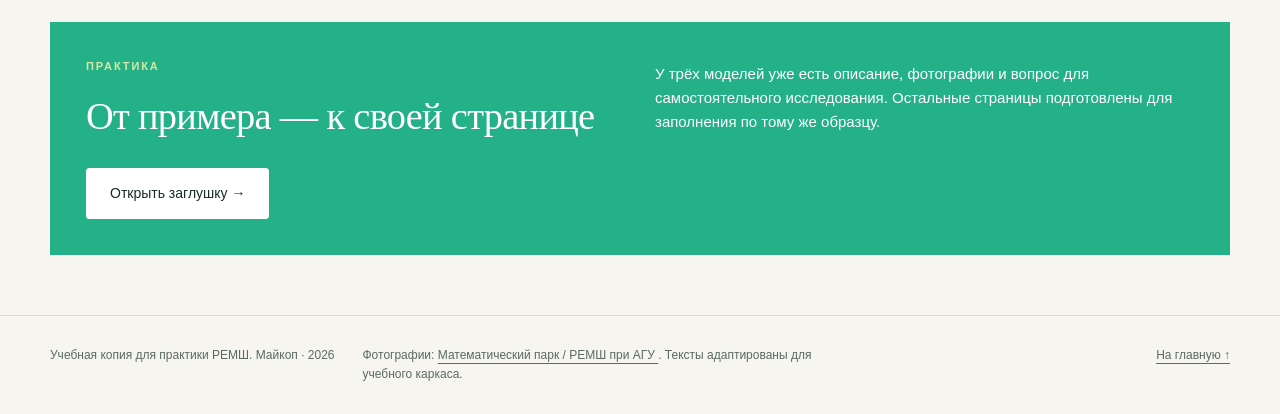
==== commit 9a1c21d1: "Всё сделано" ====
--- a/index.html
+++ b/index.html
@@ -98,13 +98,13 @@
      </span>
      <span>
       <strong>
-       3
+       5
       </strong>
       страницы заполнены
      </span>
      <span>
       <strong>
-       8
+       6
       </strong>
       ждут продолжения
      </span>
@@ -275,7 +275,7 @@
          Невозможный треугольник
         </h3>
         <p>
-         Страница-заглушка. Добавьте описание, математическую идею и фотографии.
+        Невозможный треугольник - объёмная скульптура в форме треугольника, состоящая из трёх широких наклонных элементов.
         </p>
         <span class="status status-ready">
          Заполненная страница
